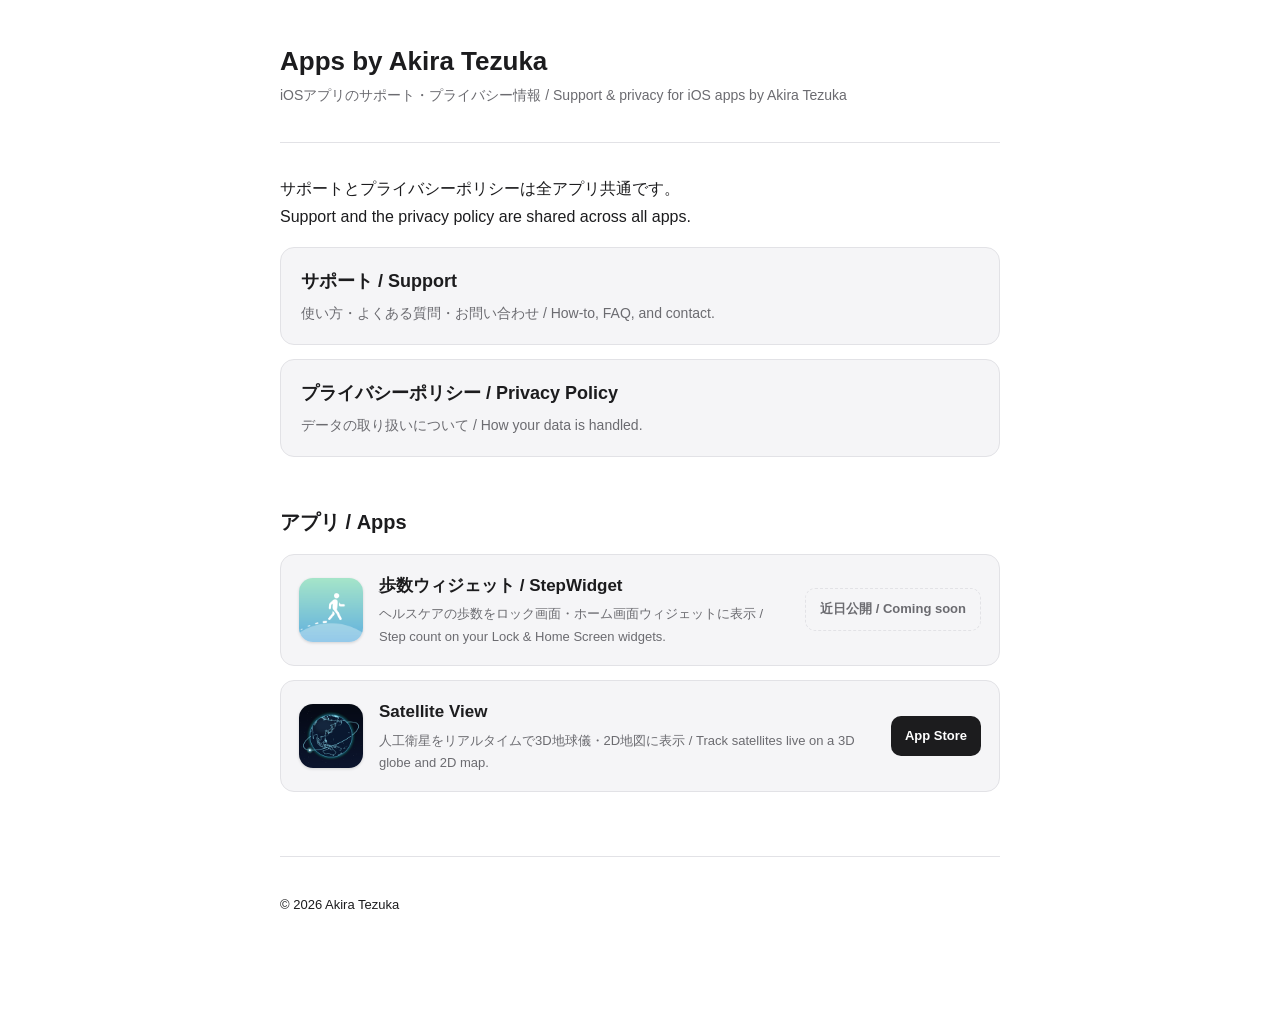
==== index.html @ a7665cce "Static support & privacy pages for iOS apps by Akira Tezuka" ====
<!DOCTYPE html>
<html lang="ja">
<head>
<meta charset="utf-8">
<meta name="viewport" content="width=device-width, initial-scale=1">
<title>Apps by Akira Tezuka</title>
<link rel="stylesheet" href="assets/style.css">
</head>
<body>
<div class="wrap">
  <header class="site">
    <h1>Apps by Akira Tezuka</h1>
    <p class="updated">iOSアプリのサポート・プライバシー情報 / Support &amp; privacy for iOS apps by Akira Tezuka</p>
  </header>

  <p>サポートとプライバシーポリシーは全アプリ共通です。<br>
  Support and the privacy policy are shared across all apps.</p>

  <a class="card" href="support.html">
    <p class="title">サポート / Support</p>
    <p class="desc">使い方・よくある質問・お問い合わせ / How-to, FAQ, and contact.</p>
  </a>

  <a class="card" href="privacy.html">
    <p class="title">プライバシーポリシー / Privacy Policy</p>
    <p class="desc">データの取り扱いについて / How your data is handled.</p>
  </a>

  <h2>アプリ / Apps</h2>

  <!-- 公開後: <a class="appstore" href="APPSTORE_URL_STEPWIDGET">App Store</a> に置換 -->
  <div class="app">
    <img class="logo" src="assets/img/stepwidget.png" alt="歩数ウィジェット / StepWidget">
    <div class="body">
      <p class="title">歩数ウィジェット / StepWidget</p>
      <p class="desc">ヘルスケアの歩数をロック画面・ホーム画面ウィジェットに表示 / Step count on your Lock &amp; Home Screen widgets.</p>
    </div>
    <span class="appstore disabled">近日公開 / Coming soon</span>
  </div>

  <div class="app">
    <img class="logo" src="assets/img/satelliteview.png" alt="Satellite View">
    <div class="body">
      <p class="title">Satellite View</p>
      <p class="desc">人工衛星をリアルタイムで3D地球儀・2D地図に表示 / Track satellites live on a 3D globe and 2D map.</p>
    </div>
    <a class="appstore" href="https://apps.apple.com/app/id6791202357">App Store</a>
  </div>

  <footer class="site">
    <p>© 2026 Akira Tezuka</p>
  </footer>
</div>
</body>
</html>
---- assets/style.css ----
:root {
  --bg: #ffffff;
  --fg: #1c1c1e;
  --muted: #6b6b70;
  --card: #f5f5f7;
  --border: #e2e2e6;
  --accent: #0a84ff;
  --accent-fg: #ffffff;
  --maxw: 760px;
}

@media (prefers-color-scheme: dark) {
  :root {
    --bg: #000000;
    --fg: #f2f2f7;
    --muted: #9a9aa0;
    --card: #1c1c1e;
    --border: #2c2c2e;
    --accent: #0a84ff;
  }
}

* { box-sizing: border-box; }

html { -webkit-text-size-adjust: 100%; }

body {
  margin: 0;
  background: var(--bg);
  color: var(--fg);
  font-family: -apple-system, BlinkMacSystemFont, "Helvetica Neue", "Hiragino Sans",
    "Noto Sans JP", sans-serif;
  line-height: 1.75;
  font-size: 16px;
}

.wrap {
  max-width: var(--maxw);
  margin: 0 auto;
  padding: 32px 20px 80px;
}

header.site {
  border-bottom: 1px solid var(--border);
  margin-bottom: 32px;
  padding-bottom: 20px;
}

header.site a.home {
  color: var(--muted);
  text-decoration: none;
  font-size: 14px;
}

header.site a.home:hover { color: var(--accent); }

h1 { font-size: 26px; line-height: 1.35; margin: 12px 0 4px; }
h2 { font-size: 20px; margin: 40px 0 10px; padding-top: 8px; }
h3 { font-size: 16px; margin: 24px 0 6px; }

.lang-label {
  display: inline-block;
  font-size: 12px;
  font-weight: 600;
  letter-spacing: .04em;
  color: var(--muted);
  border: 1px solid var(--border);
  border-radius: 999px;
  padding: 2px 12px;
  margin: 8px 0;
}

.updated { color: var(--muted); font-size: 14px; margin-top: 2px; }

hr {
  border: none;
  border-top: 1px solid var(--border);
  margin: 48px 0;
}

a { color: var(--accent); }

p, li { color: var(--fg); }

ul { padding-left: 22px; }
li { margin: 4px 0; }

.card {
  display: block;
  background: var(--card);
  border: 1px solid var(--border);
  border-radius: 14px;
  padding: 18px 20px;
  margin: 14px 0;
  text-decoration: none;
  color: var(--fg);
  transition: border-color .15s ease;
}
.card:hover { border-color: var(--accent); }
.card .title { font-size: 18px; font-weight: 600; margin: 0 0 4px; }
.card .desc { color: var(--muted); font-size: 14px; margin: 0; }
.card .links { margin-top: 10px; font-size: 14px; }
.card .links a { margin-right: 16px; }

.btn {
  display: inline-block;
  background: var(--accent);
  color: var(--accent-fg);
  text-decoration: none;
  font-weight: 600;
  padding: 12px 22px;
  border-radius: 12px;
  margin: 8px 0;
}
.btn:hover { opacity: .9; }

footer.site {
  margin-top: 64px;
  padding-top: 24px;
  border-top: 1px solid var(--border);
  color: var(--muted);
  font-size: 13px;
}

.note {
  background: var(--card);
  border: 1px solid var(--border);
  border-radius: 10px;
  padding: 12px 16px;
  font-size: 14px;
  color: var(--muted);
}

/* App row: icon + text + App Store link */
.app {
  display: flex;
  align-items: center;
  gap: 16px;
  background: var(--card);
  border: 1px solid var(--border);
  border-radius: 14px;
  padding: 16px 18px;
  margin: 14px 0;
}
.app img.logo {
  width: 64px;
  height: 64px;
  border-radius: 14px;
  flex: 0 0 auto;
  box-shadow: 0 1px 3px rgba(0,0,0,.15);
}
.app .body { flex: 1 1 auto; min-width: 0; }
.app .title { font-size: 17px; font-weight: 600; margin: 0 0 3px; }
.app .desc { color: var(--muted); font-size: 13px; margin: 0; }

/* App Store badge (text style; swap for official badge image if desired) */
.appstore {
  flex: 0 0 auto;
  display: inline-flex;
  align-items: center;
  gap: 6px;
  background: var(--fg);
  color: var(--bg);
  text-decoration: none;
  font-weight: 600;
  font-size: 13px;
  padding: 9px 14px;
  border-radius: 10px;
  white-space: nowrap;
}
.appstore:hover { opacity: .85; }
.appstore.disabled {
  background: transparent;
  color: var(--muted);
  border: 1px dashed var(--border);
  pointer-events: none;
}

@media (max-width: 520px) {
  .app { flex-wrap: wrap; }
  .app .appstore { margin-left: 80px; }
}
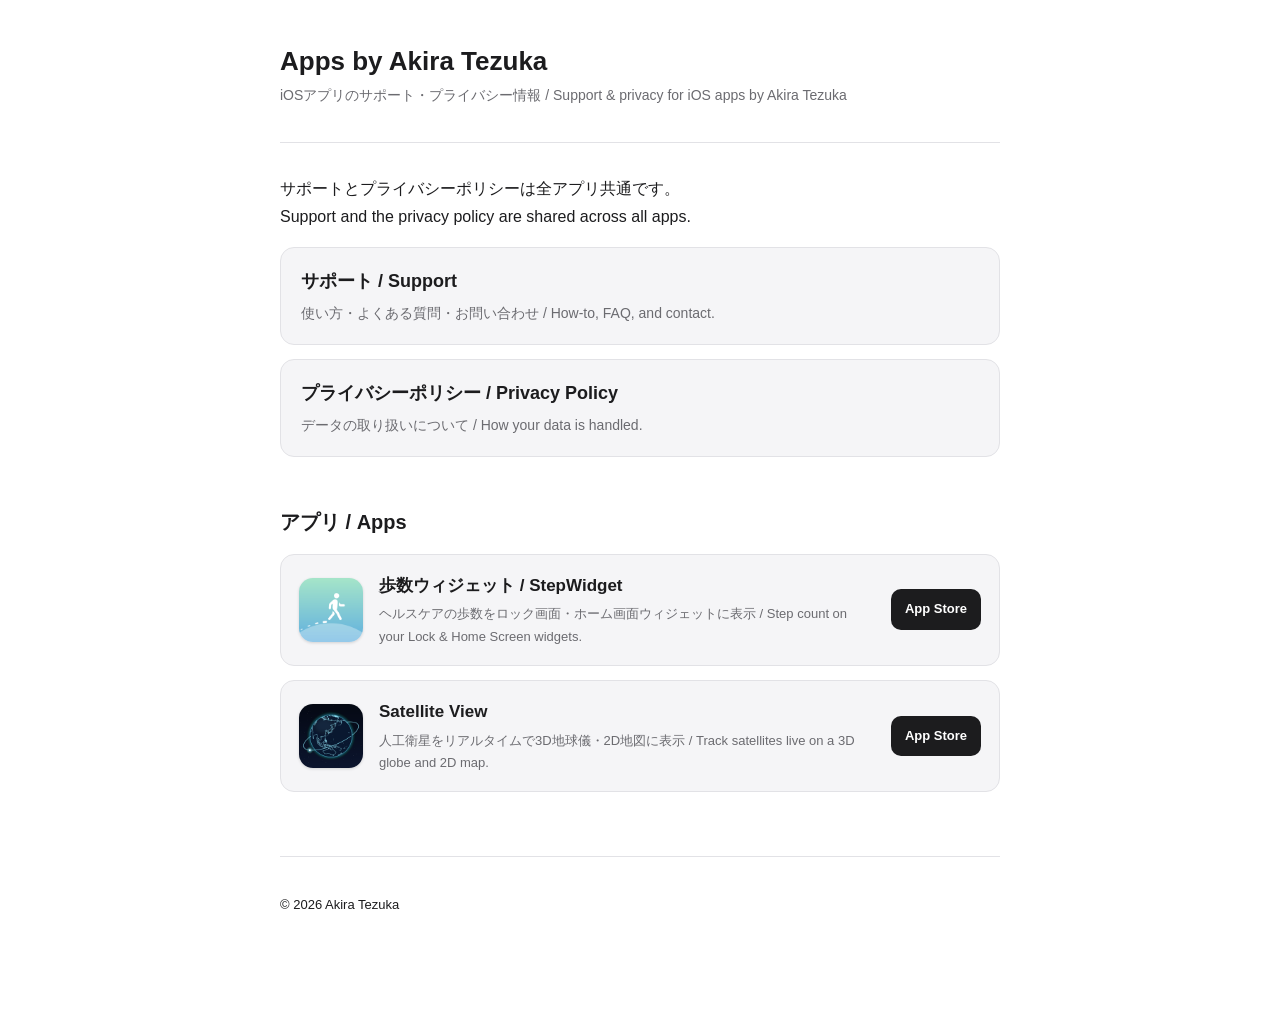
==== commit 69e4330d: "歩数ウィジェット公開: 近日公開→App Storeリンクに差し替え App Store: https://apps.apple.com/app/id6794355790  Co-Authored-B" ====
--- a/index.html
+++ b/index.html
@@ -28,14 +28,13 @@
 
   <h2>アプリ / Apps</h2>
 
-  <!-- 公開後: <a class="appstore" href="APPSTORE_URL_STEPWIDGET">App Store</a> に置換 -->
   <div class="app">
     <img class="logo" src="assets/img/stepwidget.png" alt="歩数ウィジェット / StepWidget">
     <div class="body">
       <p class="title">歩数ウィジェット / StepWidget</p>
       <p class="desc">ヘルスケアの歩数をロック画面・ホーム画面ウィジェットに表示 / Step count on your Lock &amp; Home Screen widgets.</p>
     </div>
-    <span class="appstore disabled">近日公開 / Coming soon</span>
+    <a class="appstore" href="https://apps.apple.com/app/id6794355790">App Store</a>
   </div>
 
   <div class="app">
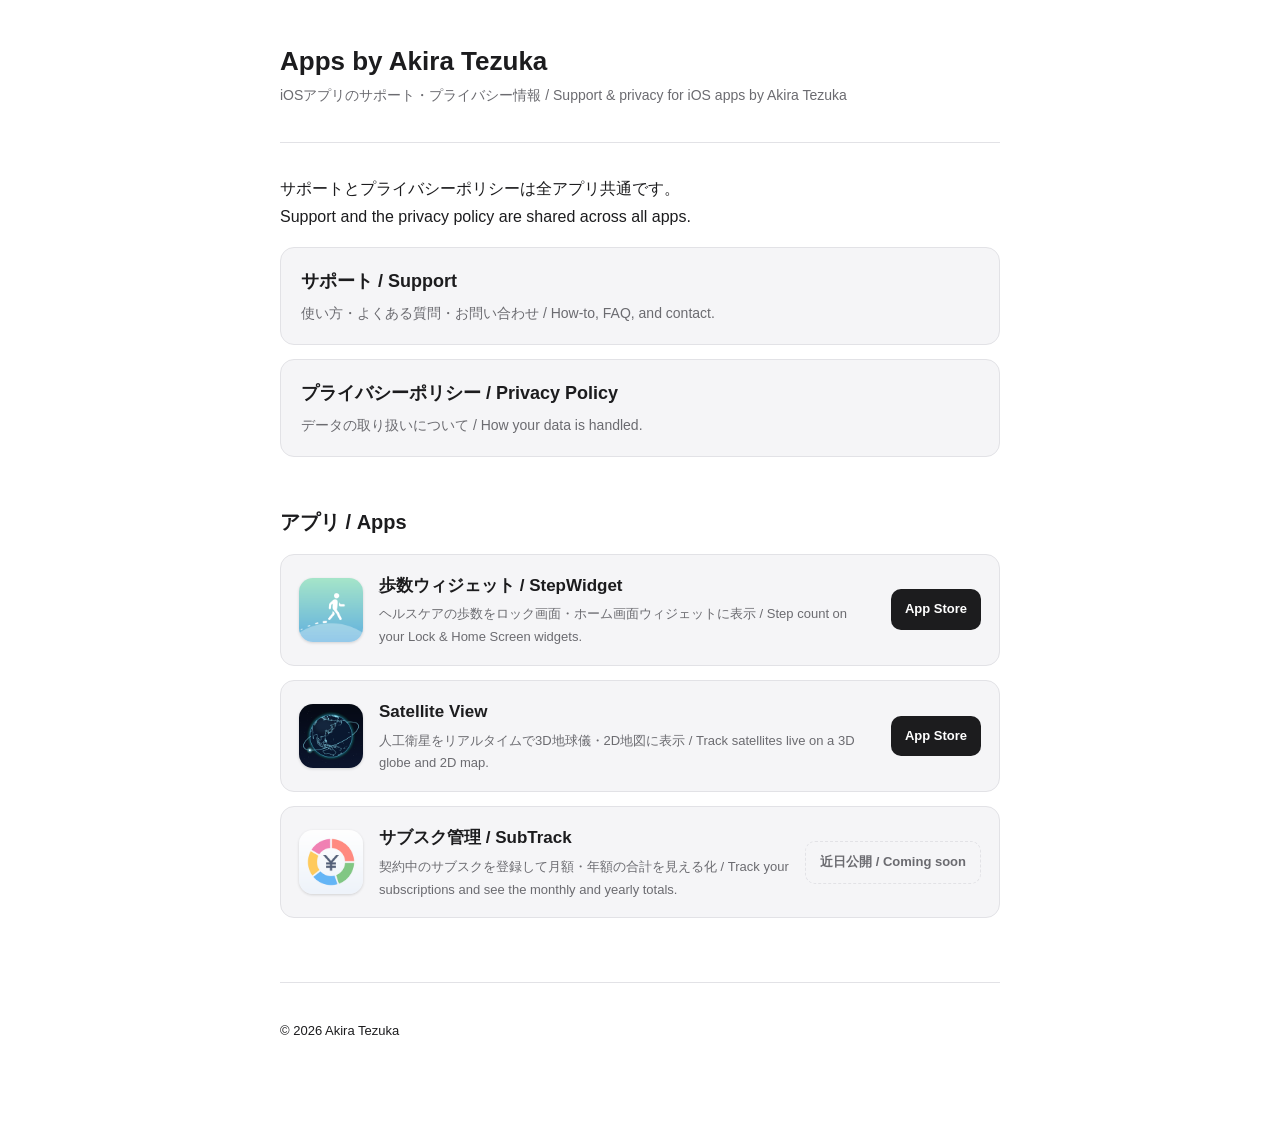
==== commit b1ff9283: "アプリ一覧にサブスク管理を追加(審査中のため近日公開表記) Co-Authored-By: Claude Opus 4.8 <noreply@anthropic.com>" ====
--- a/index.html
+++ b/index.html
@@ -46,6 +46,16 @@
     <a class="appstore" href="https://apps.apple.com/app/id6791202357">App Store</a>
   </div>
 
+  <!-- 公開後: <a class="appstore" href="https://apps.apple.com/app/idXXXXXXXXX">App Store</a> に置換 -->
+  <div class="app">
+    <img class="logo" src="assets/img/subtrack.png" alt="サブスク管理 / SubTrack">
+    <div class="body">
+      <p class="title">サブスク管理 / SubTrack</p>
+      <p class="desc">契約中のサブスクを登録して月額・年額の合計を見える化 / Track your subscriptions and see the monthly and yearly totals.</p>
+    </div>
+    <span class="appstore disabled">近日公開 / Coming soon</span>
+  </div>
+
   <footer class="site">
     <p>© 2026 Akira Tezuka</p>
   </footer>
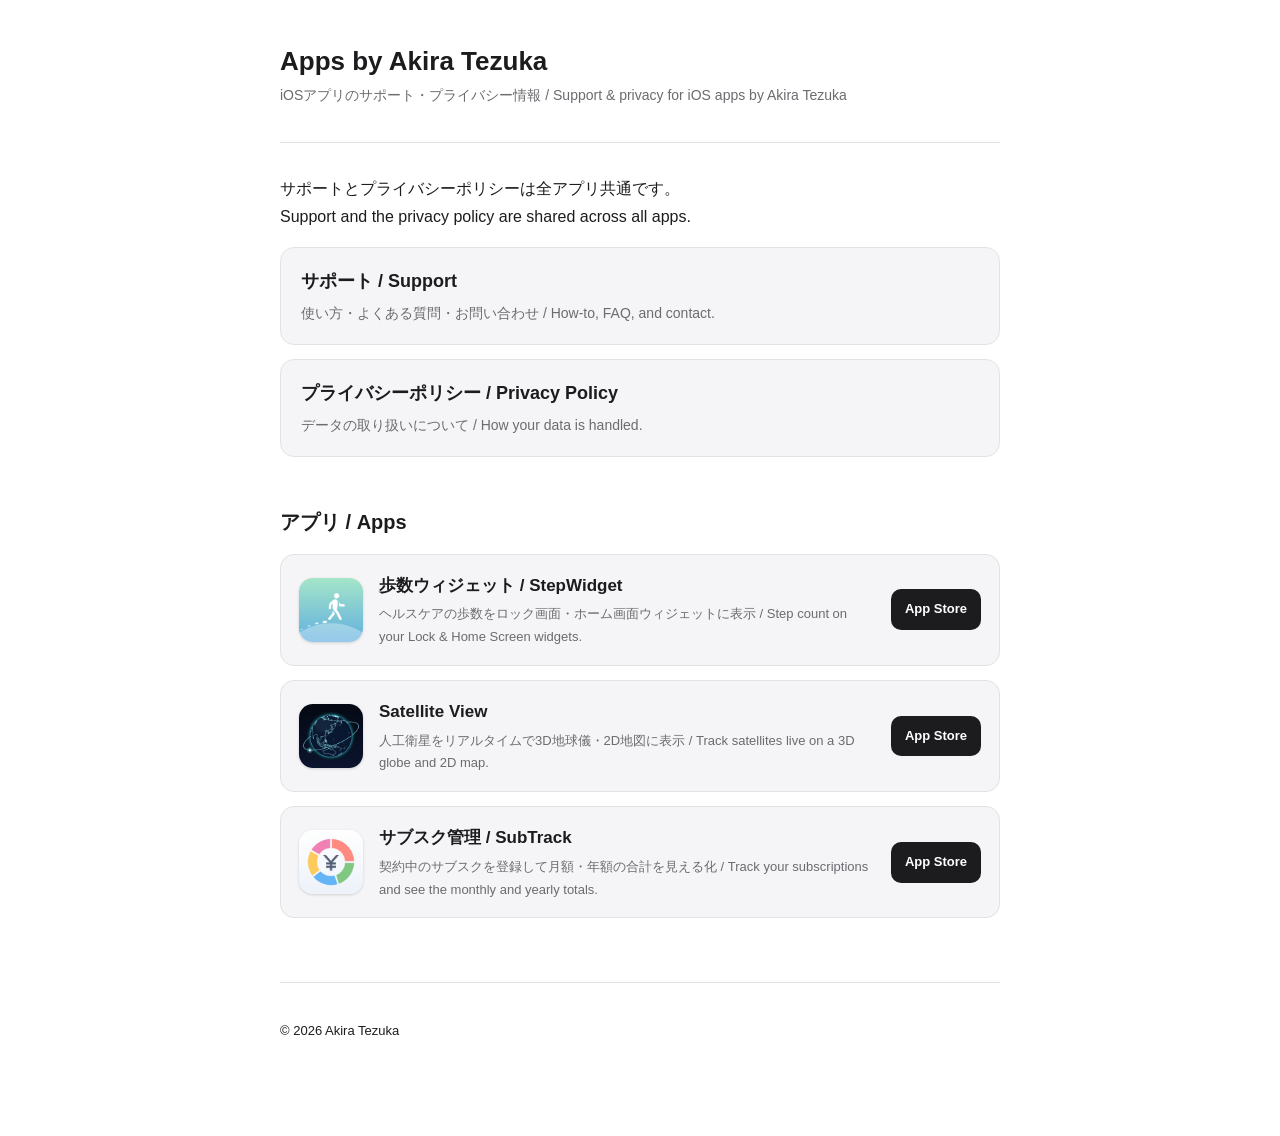
==== commit 89f8701c: "サブスク管理 公開: 近日公開→App Storeリンクに差し替え App Store: https://apps.apple.com/app/id6802702793  Co-Authored-By" ====
--- a/index.html
+++ b/index.html
@@ -46,14 +46,13 @@
     <a class="appstore" href="https://apps.apple.com/app/id6791202357">App Store</a>
   </div>
 
-  <!-- 公開後: <a class="appstore" href="https://apps.apple.com/app/idXXXXXXXXX">App Store</a> に置換 -->
   <div class="app">
     <img class="logo" src="assets/img/subtrack.png" alt="サブスク管理 / SubTrack">
     <div class="body">
       <p class="title">サブスク管理 / SubTrack</p>
       <p class="desc">契約中のサブスクを登録して月額・年額の合計を見える化 / Track your subscriptions and see the monthly and yearly totals.</p>
     </div>
-    <span class="appstore disabled">近日公開 / Coming soon</span>
+    <a class="appstore" href="https://apps.apple.com/app/id6802702793">App Store</a>
   </div>
 
   <footer class="site">
